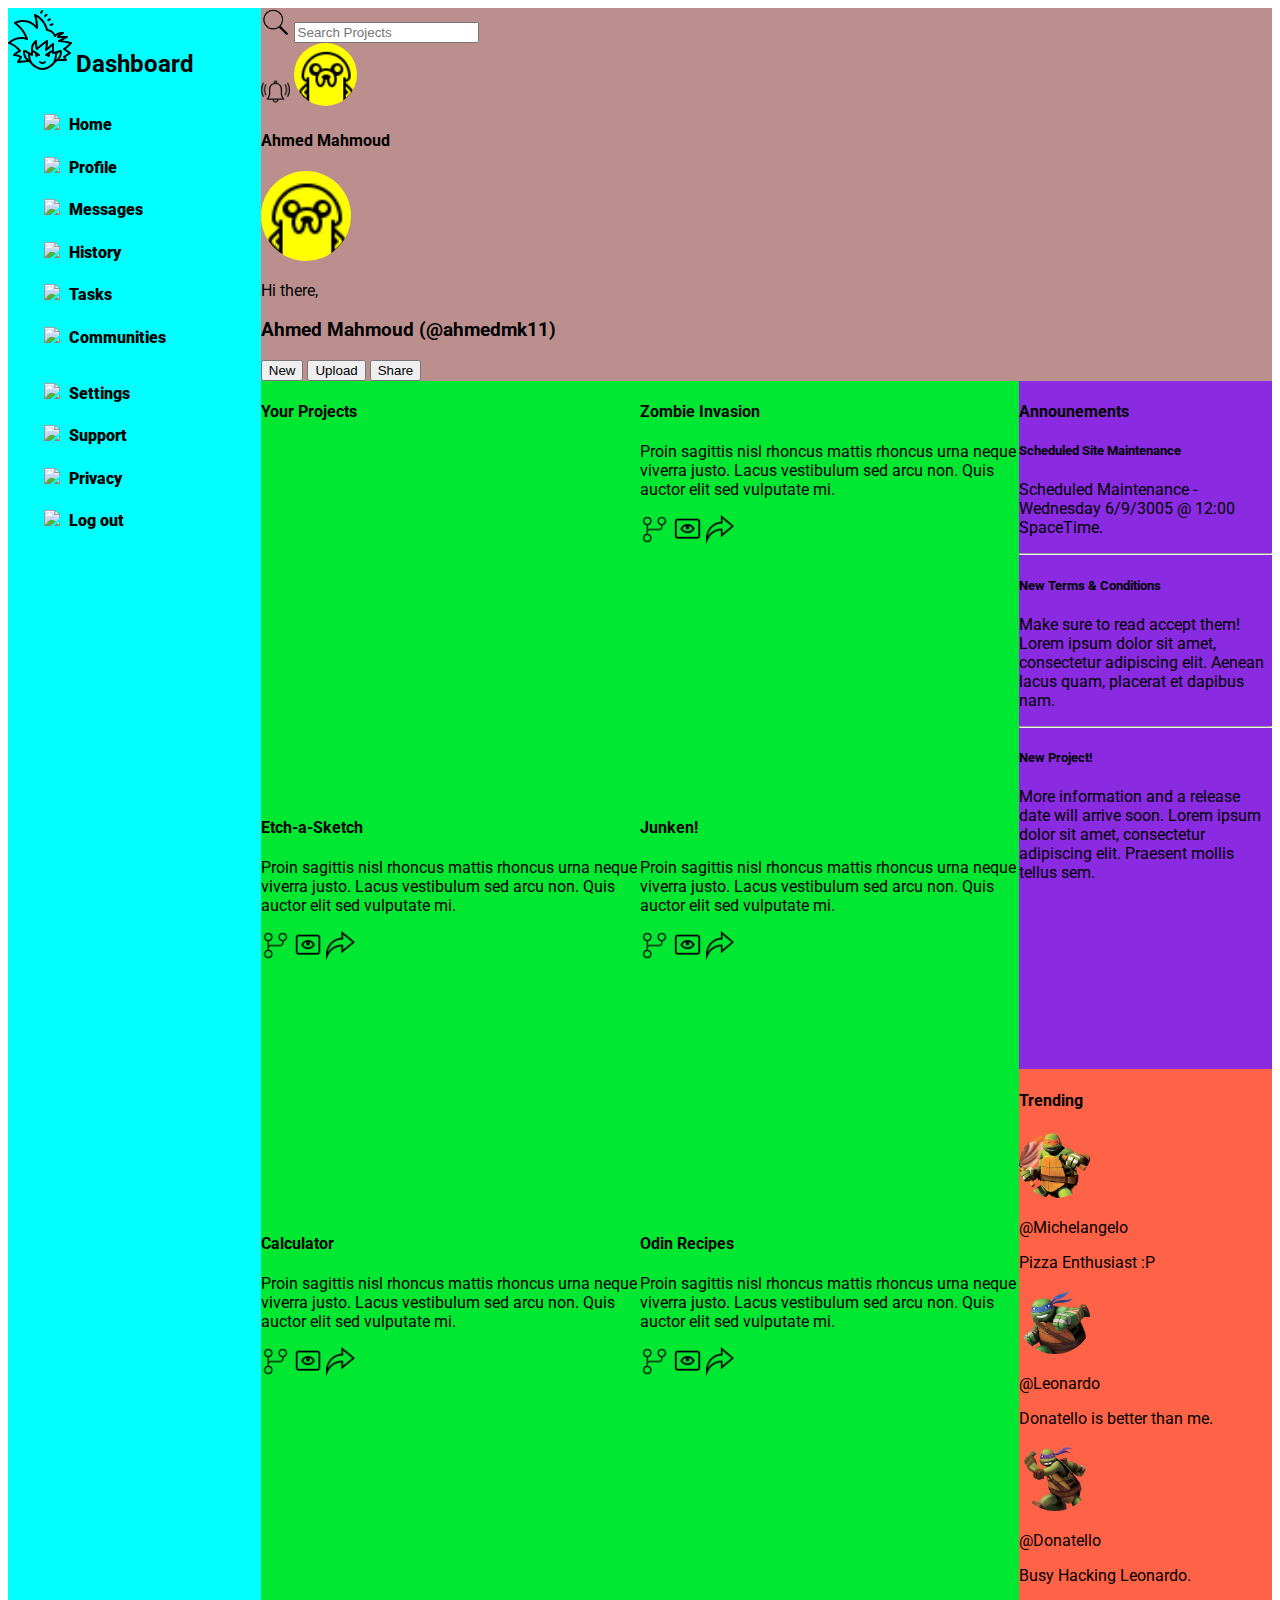
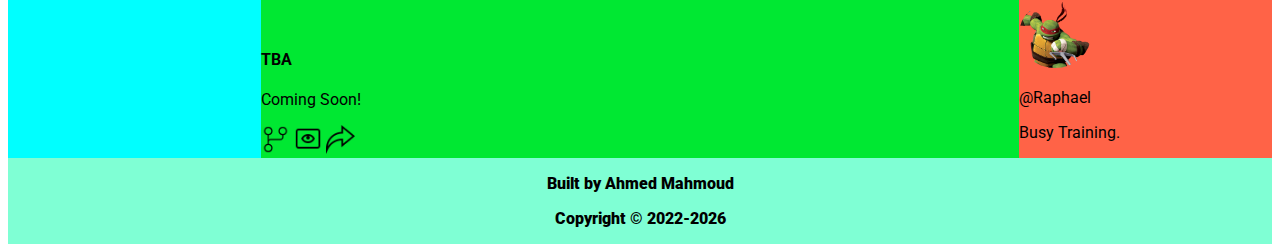
==== index.html @ 6d5f13f9 "added all content, finished styling sidebar, added all icons" ====
<!DOCTYPE html>
<html lang="en">
    <head>
        <meta charset="UTF-8" />
        <meta name="viewport" content="width=device-width, initial-scale=1.0" />
        <link rel="stylesheet" href="styles/style.css" />
        <title>Dashboard</title>
    
    </head>

    <body>

        <header>

            <div class="search-container">
                <img class="all-icons" src="images/srch.png" alt="Search Icon">
                <input type="search" name="q" class="search-bar" placeholder="Search Projects">
            </div>

            <div class="info">
                <img class="all-icons" src="images/alrm.png" alt="Alarm Icon">
                <img class="avi" src="images/myavi.png" alt="Avi">
                <h4>Ahmed Mahmoud</h4>
            </div>

            <div class="account-info">
                <img class="bigger-avi" src="images/myavi.png" alt="Avi">
                <p>Hi there,</p>
                <h3>Ahmed Mahmoud (@ahmedmk11)</h3>
            </div>

            <div class="btn-container">
                <button class="btn-item">New</button>
                <button class="btn-item">Upload</button>
                <button class="btn-item">Share</button>
            </div>


        </header>


        <div class="sidebar-container">
            
            <div class="sidebar-item1">
                <span>
                    <svg xmlns="http://www.w3.org/2000/svg" x="0px" y="0px" width="64" height="64" viewBox="0 0 64 64" style=" fill:#000000;"><path d="M 34.181641 2.0390625 A 1.0001 1.0001 0 0 0 33.361328 2.4824219 L 32.226562 4.1289062 A 1.0001 1.0001 0 1 0 33.873047 5.2636719 L 35.007812 3.6171875 A 1.0001 1.0001 0 0 0 34.181641 2.0390625 z M 38.492188 5.7167969 A 1.0001 1.0001 0 0 0 37.796875 6.0019531 L 36.345703 7.3789062 A 1.0002374 1.0002374 0 0 0 37.722656 8.8300781 L 39.173828 7.453125 A 1.0001 1.0001 0 0 0 38.492188 5.7167969 z M 27.023438 6 A 1.0001 1.0001 0 0 0 26.072266 7.3710938 C 26.072266 7.3710938 27.479128 11.190316 27.849609 17.347656 C 25.601612 15.15004 21.478183 12 15.5 12 C 9.7575758 12 6.4453125 14.167969 6.4453125 14.167969 A 1.0001 1.0001 0 0 0 6.4042969 15.802734 C 11.3868 19.493117 15.066962 23.784191 17.300781 29.498047 C 15.782176 29.146723 14.330626 29 13 29 C 7.8419301 29 3.4655708 31.121422 0.29296875 34.292969 A 1.0001 1.0001 0 0 0 0.75390625 35.96875 C 5.8175947 37.258842 9.2929859 41.370297 10.339844 42.669922 C 7.0094436 44.204702 5.2050781 46.394531 5.2050781 46.394531 A 1.0001 1.0001 0 0 0 6 48 C 8.8179436 48 10.679101 48.907265 11.589844 49.408203 L 9.1425781 53.486328 A 1.0001 1.0001 0 0 0 10.089844 54.996094 L 20.603516 54.041016 C 21.111811 54.42926 21.666047 54.80733 22.265625 55.158203 C 22.994703 56.398227 24.47476 57.895373 26.509766 59.273438 C 28.688641 60.748927 31.478674 62 34.5 62 C 37.539287 62 40.331178 60.749661 42.505859 59.273438 C 44.537169 57.894537 46.010413 56.394844 46.736328 55.158203 C 47.891142 54.482248 48.834209 53.710863 49.65625 53 L 58 53 A 1.0001 1.0001 0 0 0 58.832031 51.445312 L 57.386719 49.277344 L 62.554688 45.832031 A 1.0001 1.0001 0 0 0 62.554688 44.167969 L 57.779297 40.984375 C 61.931197 38.194794 63.832031 35.554688 63.832031 35.554688 A 1.0001 1.0001 0 0 0 63.275391 34.039062 C 63.275391 34.039062 58.824014 32.956171 54.380859 32.423828 C 56.14093 31.599563 57.984397 30.823383 59.533203 29.845703 A 1.0001 1.0001 0 0 0 59 28 L 52.080078 28 C 52.254536 27.818859 52.26638 27.708219 52.472656 27.533203 C 53.284653 26.844263 54.311646 26.228474 55.267578 25.962891 A 1.0001 1.0001 0 0 0 55 24 C 52.416933 24 50.670057 24.320956 49.322266 24.931641 C 48.493508 25.307151 47.866555 25.797498 47.294922 26.318359 C 47.250532 26.242589 47.250282 26.20174 47.201172 26.121094 C 46.79449 25.453279 46.230014 24.676769 45.496094 23.925781 C 44.194893 22.59432 42.23574 21.476334 39.853516 21.205078 C 39.777108 20.894392 39.675459 20.509612 39.513672 20.009766 C 39.156776 18.907126 38.570324 17.394784 37.654297 15.730469 C 35.822242 12.401838 32.653744 8.4475049 27.410156 6.0878906 A 1.0001 1.0001 0 0 0 27.023438 6 z M 28.628906 9.078125 C 32.145795 11.222116 34.480767 14.116022 35.900391 16.695312 C 36.743488 18.227123 37.287568 19.626687 37.611328 20.626953 C 37.773208 21.127086 37.880678 21.527372 37.943359 21.791016 C 37.974279 21.921088 37.994706 22.018198 38.003906 22.068359 C 38.00403 22.069034 38.003786 22.071566 38.003906 22.072266 A 1.0001 1.0001 0 0 0 38.3125 22.726562 C 38.312722 22.726772 38.783451 22.850237 39.033203 22.916016 L 39 23 C 41.166667 23 42.846747 24.076195 44.066406 25.324219 C 44.676236 25.948231 45.158635 26.609221 45.494141 27.160156 C 45.829646 27.711091 46.023864 28.220455 46.029297 28.242188 A 1.0001 1.0001 0 0 0 47.732422 28.679688 C 48.532077 27.818672 49.153479 27.204722 50.148438 26.753906 C 50.295791 26.687136 50.540398 26.651548 50.708984 26.591797 C 50.028338 27.254264 49.356728 27.917467 49.072266 28.628906 A 1.0001 1.0001 0 0 0 50 30 L 54.771484 30 C 53.404205 30.684218 52.192655 31.41887 50.615234 32.076172 A 1.0001 1.0001 0 0 0 51 34 C 54.836697 34 59.29767 35.101581 61.175781 35.589844 C 60.286012 36.623573 58.756314 38.180587 55.486328 40.142578 A 1.0001 1.0001 0 0 0 55.445312 41.832031 L 60.197266 45 L 55.445312 48.167969 A 1.0001 1.0001 0 0 0 55.167969 49.554688 L 56.130859 51 L 51.640625 51 C 53.228107 48.948861 53.971468 46.453342 53.982422 43.945312 C 54.016722 43.5422 53.934942 43.259902 53.802734 42.974609 C 53.66494 42.677251 53.519752 42.316608 52.921875 42.111328 C 52.545599 41.982816 52.223934 41.981289 51.894531 42.015625 C 51.565129 42.049955 51.242582 42.112785 50.882812 42.349609 L 50.914062 42.328125 L 50.535156 42.558594 C 48.961583 43.257054 47.791702 43.701351 46 43.849609 L 46 42.763672 A 1.0001 1.0001 0 0 0 46 42.474609 L 46 36 A 1.0001 1.0001 0 0 0 44.292969 35.292969 C 44.292969 35.292969 41.896808 37.541481 39.509766 39.490234 C 39.754163 37.934354 40 35.853726 40 33 A 1.0001 1.0001 0 0 0 38.470703 32.152344 C 34.398409 34.697528 31.021548 37.778989 29.564453 39.142578 C 29.051435 37.223379 29 35.038794 29 33 A 1.0001 1.0001 0 0 0 27.970703 32 A 1.0001 1.0001 0 0 0 27.400391 32.199219 C 27.400391 32.199219 23 35.466667 23 41 L 23 42.460938 A 1.0001 1.0001 0 0 0 23 42.769531 L 23 45.261719 L 20.994141 44.095703 A 1.0001 1.0001 0 0 0 20.976562 44.083984 A 1.0001 1.0001 0 0 0 20.925781 44.050781 L 18.115234 42.347656 C 17.755467 42.110831 17.434871 42.049958 17.105469 42.015625 C 16.776066 41.981295 16.454401 41.982818 16.078125 42.111328 A 1.0001 1.0001 0 0 0 16.074219 42.111328 C 15.475779 42.317687 15.334701 42.676074 15.197266 42.972656 C 15.065169 43.257718 14.982331 43.538667 15.015625 43.941406 C 15.028426 46.977398 16.104863 49.998521 18.470703 52.226562 L 11.871094 52.826172 L 13.857422 49.513672 A 1.0001 1.0001 0 0 0 13.554688 48.167969 C 13.554688 48.167969 11.340451 46.770555 8.1777344 46.244141 C 9.0943354 45.491227 10.469427 44.582898 12.324219 43.945312 A 1.0001 1.0001 0 0 0 12.810547 42.414062 C 12.810547 42.414062 8.796177 37.028448 2.8691406 34.736328 C 5.569571 32.478457 8.9652022 31 13 31 C 14.920014 31 16.61407 31.02488 18.589844 31.912109 A 1.0001 1.0001 0 0 0 19.953125 30.699219 C 17.880347 24.116219 13.939766 19.291096 8.8457031 15.240234 C 10.011976 14.697836 11.938208 14 15.5 14 C 23.45098 14 28.185547 20.582031 28.185547 20.582031 A 1.0001 1.0001 0 0 0 30 20 C 30 14.593733 29.242601 11.237702 28.628906 9.078125 z M 41.951172 10.181641 A 1.0001 1.0001 0 0 0 41.414062 10.34375 L 39.720703 11.412109 A 1.000281 1.000281 0 1 0 40.789062 13.103516 L 42.480469 12.035156 A 1.0001 1.0001 0 0 0 41.951172 10.181641 z M 44.503906 15.222656 A 1.0001 1.0001 0 0 0 44.142578 15.292969 L 42.275391 16.011719 A 1.0003735 1.0003735 0 0 0 42.994141 17.878906 L 44.861328 17.160156 A 1.0001 1.0001 0 0 0 44.503906 15.222656 z M 37.847656 35.115234 C 37.63226 39.222203 37.050781 41.683594 37.050781 41.683594 A 1.0001 1.0001 0 0 0 38.554688 42.832031 C 40.591552 41.474121 42.564342 39.687602 44 38.330078 L 44 42.033203 C 42.31592 42.939221 39.715773 44.578646 37.425781 46.181641 A 1.0001 1.0001 0 1 0 38.574219 47.818359 C 38.726715 47.711612 38.892585 47.603705 39.048828 47.496094 A 1.5 2 0 0 0 40.5 49 A 1.5 2 0 0 0 42 47 A 1.5 2 0 0 0 41.673828 45.757812 C 42.509496 45.224628 43.31144 44.727765 44 44.324219 L 44 45 A 1.0001 1.0001 0 0 0 45 46 C 45.756945 46 46.41057 45.944481 47.013672 45.857422 C 47.011602 45.90461 47 45.953789 47 46 C 47 47.073631 46.90182 50.890664 45.134766 53.935547 A 1.0001 1.0001 0 0 0 45.111328 53.978516 C 44.772906 54.63404 43.328131 56.296659 41.382812 57.617188 C 39.437494 58.937714 36.980713 60 34.5 60 C 32.041326 60 29.581984 58.938448 27.630859 57.617188 C 25.679735 56.295927 24.224601 54.629211 23.888672 53.978516 L 23.886719 53.978516 A 1.0001 1.0001 0 0 0 23.865234 53.935547 C 22.452004 51.500363 22.116968 48.638259 22.035156 47.013672 L 23.498047 47.865234 A 1.0001 1.0001 0 0 0 25 47 L 25 44.324219 C 25.687937 44.7274 26.48937 45.223231 27.324219 45.755859 A 1.5 2 0 0 0 27 47 A 1.5 2 0 0 0 28.5 49 A 1.5 2 0 0 0 29.951172 47.496094 C 30.107415 47.603705 30.273285 47.711612 30.425781 47.818359 A 1.0001 1.0001 0 1 0 31.574219 46.181641 C 29.284227 44.578646 26.68408 42.939221 25 42.033203 L 25 41 C 25 38.499497 26.02238 36.732777 27.015625 35.494141 C 27.018825 37.432991 27.130957 39.498243 28.105469 41.447266 A 1.0001 1.0001 0 0 0 29.697266 41.716797 C 29.697266 41.716797 33.673941 38.054224 37.847656 35.115234 z M 17.035156 44.105469 L 19.826172 45.728516 C 19.92375 45.820519 19.997895 45.891723 20 45.884766 C 19.99987 45.899555 20 45.915281 20 46 C 20 46.79025 20.06263 49.026674 20.753906 51.509766 C 20.540987 51.32707 20.254097 51.15957 20.054688 50.984375 C 18.005598 49.185196 17.085825 46.7152 17.035156 44.105469 z M 51.960938 44.119141 C 51.90771 46.723507 50.989537 49.188834 48.943359 50.986328 C 48.744642 51.160891 48.458326 51.32766 48.246094 51.509766 C 48.937376 49.026674 49 46.79025 49 46 C 49 45.915281 49.00011 45.899584 49 45.884766 C 49.002163 45.8922 49.080265 45.815266 49.1875 45.714844 L 51.351562 44.402344 C 51.550822 44.309044 51.752296 44.215696 51.960938 44.119141 z M 37.037109 52.988281 A 1.0001 1.0001 0 0 0 36.199219 53.400391 C 36.199219 53.400391 36.1526 53.482411 35.882812 53.648438 C 35.613023 53.814462 35.184524 54 34.5 54 C 33.815476 54 33.386977 53.814462 33.117188 53.648438 C 32.847397 53.482413 32.800781 53.400391 32.800781 53.400391 A 1.0003905 1.0003905 0 1 0 31.199219 54.599609 C 31.199219 54.599609 31.527603 55.017589 32.070312 55.351562 C 32.613023 55.685538 33.434524 56 34.5 56 C 35.565476 56 36.386977 55.685538 36.929688 55.351562 C 37.472397 55.017587 37.800781 54.599609 37.800781 54.599609 A 1.0001 1.0001 0 0 0 37.037109 52.988281 z"></path></svg>
                    <h2>Dashboard</h2>
                </span>
            </div>
            
            <div class="sidebar-item2">

                <span><img class="icons" src="https://img.icons8.com/small/16/000000/vga.png"/><a href="#">Home</a></span>
                <span><img class="icons" src="https://img.icons8.com/small/16/000000/vga.png"/><a href="#">Profile</a></span>
                <span><img class="icons" src="https://img.icons8.com/small/16/000000/vga.png"/><a href="#">Messages</a></span>
                <span><img class="icons" src="https://img.icons8.com/small/16/000000/vga.png"/><a href="#">History</a></span>
                <span><img class="icons" src="https://img.icons8.com/small/16/000000/vga.png"/><a href="#">Tasks</a></span>
                <span><img class="icons" src="https://img.icons8.com/small/16/000000/vga.png"/><a href="#">Communities</a></span>
            
            </div>

            <div class="sidebar-item3">

                <span><img class="icons" src="https://img.icons8.com/small/16/000000/vga.png"/><a href="#">Settings</a></span>
                <span><img class="icons" src="https://img.icons8.com/small/16/000000/vga.png"/><a href="#">Support</a></span>
                <span><img class="icons" src="https://img.icons8.com/small/16/000000/vga.png"/><a href="#">Privacy</a></span>
                <span><img class="icons" src="https://img.icons8.com/small/16/000000/vga.png"/><a href="#">Log out</a></span>

            </div>

        </div>

        <div class="main-container">
            <div class="middle">
                <h4>Your Projects</h4>
                <div class="main-item">
                    <h4>Zombie Invasion</h4>
                    <p>Proin sagittis nisl rhoncus mattis rhoncus urna neque viverra justo. Lacus vestibulum sed arcu non. Quis auctor elit sed vulputate mi.</p>
                    <img class="all-icons" src="images/fork.png" alt="Fork Repo Button">
                    <img class="all-icons" src="images/prev.png" alt="Preview File">
                    <img class="all-icons" src="images/share.png" alt="Share Button">
                </div>
                <div class="main-item">
                    <h4>Etch-a-Sketch</h4>
                    <p>Proin sagittis nisl rhoncus mattis rhoncus urna neque viverra justo. Lacus vestibulum sed arcu non. Quis auctor elit sed vulputate mi.</p>
                    <img class="all-icons" src="images/fork.png" alt="Fork Repo Button">
                    <img class="all-icons" src="images/prev.png" alt="Preview File">
                    <img class="all-icons" src="images/share.png" alt="Share Button">
                </div>
                <div class="main-item">
                    <h4>Junken!</h4>
                    <p>Proin sagittis nisl rhoncus mattis rhoncus urna neque viverra justo. Lacus vestibulum sed arcu non. Quis auctor elit sed vulputate mi.</p>
                    <img class="all-icons" src="images/fork.png" alt="Fork Repo Button">
                    <img class="all-icons" src="images/prev.png" alt="Preview File">
                    <img class="all-icons" src="images/share.png" alt="Share Button">
                </div>
                <div class="main-item">
                    <h4>Calculator</h4>
                    <p>Proin sagittis nisl rhoncus mattis rhoncus urna neque viverra justo. Lacus vestibulum sed arcu non. Quis auctor elit sed vulputate mi.</p>
                    <img class="all-icons" src="images/fork.png" alt="Fork Repo Button">
                    <img class="all-icons" src="images/prev.png" alt="Preview File">
                    <img class="all-icons" src="images/share.png" alt="Share Button">
                </div>
                <div class="main-item">
                    <h4>Odin Recipes</h4>
                    <p>Proin sagittis nisl rhoncus mattis rhoncus urna neque viverra justo. Lacus vestibulum sed arcu non. Quis auctor elit sed vulputate mi.</p>
                    <img class="all-icons" src="images/fork.png" alt="Fork Repo Button">
                    <img class="all-icons" src="images/prev.png" alt="Preview File">
                    <img class="all-icons" src="images/share.png" alt="Share Button">
                </div>
                <div class="main-item">
                    <h4>TBA</h4>
                    <p>Coming Soon!</p>
                    <img class="all-icons" src="images/fork.png" alt="Fork Repo Button">
                    <img class="all-icons" src="images/prev.png" alt="Preview File">
                    <img class="all-icons" src="images/share.png" alt="Share Button">
                </div>

            </div>

            <div class="announcement-item">
                <h4>Announements</h4>
                <div class="ann-1">
                    <h5>Scheduled Site Maintenance</h4>
                    <p>Scheduled Maintenance - Wednesday 6/9/3005 @ 12:00 SpaceTime.</p>
                </div>
                <hr>
                <div class="ann-2">
                    <h5>New Terms & Conditions</h4>
                    <p>Make sure to read accept them! Lorem ipsum dolor sit amet, consectetur adipiscing elit. Aenean lacus quam, placerat et dapibus nam.</p>
                </div>
                <hr>
                <div class="ann-3">
                    <h5>New Project!</h4>
                    <p>More information and a release date will arrive soon. Lorem ipsum dolor sit amet, consectetur adipiscing elit. Praesent mollis tellus sem.</p>
                </div>

            </div>

            <div class="trending-item">
                <h4>Trending</h4>
                <div class="trending-item1">
                    <img class="avis" src="images/mike.png" alt="Michelangelo">
                    <p class="bolder">@Michelangelo</p>
                    <p>Pizza Enthusiast :P</p>
                </div>

                <div class="trending-item2">
                    <img class="avis" src="images/Leo.png" alt="Leonardo">
                    <p class="bolder">@Leonardo</p>
                    <p>Donatello is better than me.</p>
                </div>

                <div class="trending-item3">
                    <img class="avis" src="images/don.png" alt="Donatello">
                    <p class="bolder">@Donatello</p>
                    <p>Busy Hacking Leonardo.</p>
                </div>

                <div class="trending-item4">
                    <img class="avis" src="images/raph.png" alt="Raphael">
                    <p class="bolder">@Raphael</p>
                    <p>Busy Training.</p>
                </div>

            </div>


        </div>

        
        <footer>
            <p><strong>Built by </strong><a href="https://github.com/Ahmedmk11" target="_blank"> Ahmed Mahmoud</a></p>
            <p>Copyright © <span id="starting-year">2022</span><span id="current-year"></span></p>
        </footer>

        <script>
        
            let currentYear = new Date().getFullYear(); 
            let startYr = document.getElementById("starting-year").textContent;
            if(startYr != currentYear){
                document.getElementById("current-year").textContent = `-${currentYear}`;
            }
    
        </script>

    </body>

</html>

<!-- <a href="https://www.flaticon.com/free-icons/git" title="git icons">Git icons created by Royyan Wijaya - Flaticon</a> -->
<!-- <a href="https://www.flaticon.com/free-icons/arrow" title="arrow icons">Arrow icons created by Freepik - Flaticon</a> -->
---- styles/style.css ----
@import url('https://fonts.googleapis.com/css2?family=Roboto:wght@400;900&display=swap');

html,body {
    height: 100%;
    font-family: 'Roboto', sans-serif;
}

h2 {
    display: inline;
}

body {
    display: grid;
    grid-template-columns: 1fr 4fr;
    grid-template-rows: 1fr 1fr 1fr;
    grid-template-areas:
    
    "Sidebar Header"
    "Sidebar Main"
    "Footer Footer";
}

a {
    text-decoration: none;
    color: black;
}

header {
    background-color: rosybrown;
    grid-area: Header;
}

footer {
    background-color: aquamarine;
    grid-area: Footer;
    text-align: center;
    font-weight: 900;
    margin-bottom: 0%;
}

.main-container {
    background-color: burlywood;
    grid-area: Main;
    display: grid;
    grid-template-columns: 3fr 1fr;
    grid-template-rows: 1fr 1fr;
    grid-template-areas:

    "Middle Ann"
    "Middle Trend";

}

.middle {
    background-color: #00e832;
    grid-area: Middle;
    display: grid;
    grid-template-columns: 1fr 1fr;
    grid-template-rows: 1fr 1fr 1fr;
}

.announcement-item {
    background-color: blueviolet;
    grid-area: Ann;
}

.trending-item {
    background-color: tomato;
    grid-area: Trend;
}

.sidebar-container {
    background-color: cyan;
    grid-area: Sidebar;
    display: flex;
    flex-direction: column;
    gap: 4vmin;
    font-weight:900;
}

.sidebar-item2 {
    display: flex;
    flex-direction: column;
    gap: 2.5vmin;
    margin-left: 4vmin;
}

.sidebar-item3 {
    display: flex;
    flex-direction: column;
    gap: 2.5vmin;
    margin-left: 4vmin;
}

.icons {
    margin-right: 1vmin;
    width: 2.3vmin;
}

.all-icons {
    width: 3.2vmin;
}

.avis {
    width: 8vmin;
    border-radius: 50%;
    -webkit-border-radius: 50%;
    -moz-border-radius: 50%;
    -ms-border-radius: 50%;
    -o-border-radius: 50%;
}

.avi {
    width: 7vmin;
    height: auto;
    background-color: yellow;
    border-radius: 50%;
    -webkit-border-radius: 50%;
    -moz-border-radius: 50%;
    -ms-border-radius: 50%;
    -o-border-radius: 50%;
}

.bigger-avi {
    width: 10vmin;
    height: auto;
    background-color: yellow;
    border-radius: 50%;
    -webkit-border-radius: 50%;
    -moz-border-radius: 50%;
    -ms-border-radius: 50%;
    -o-border-radius: 50%;
}
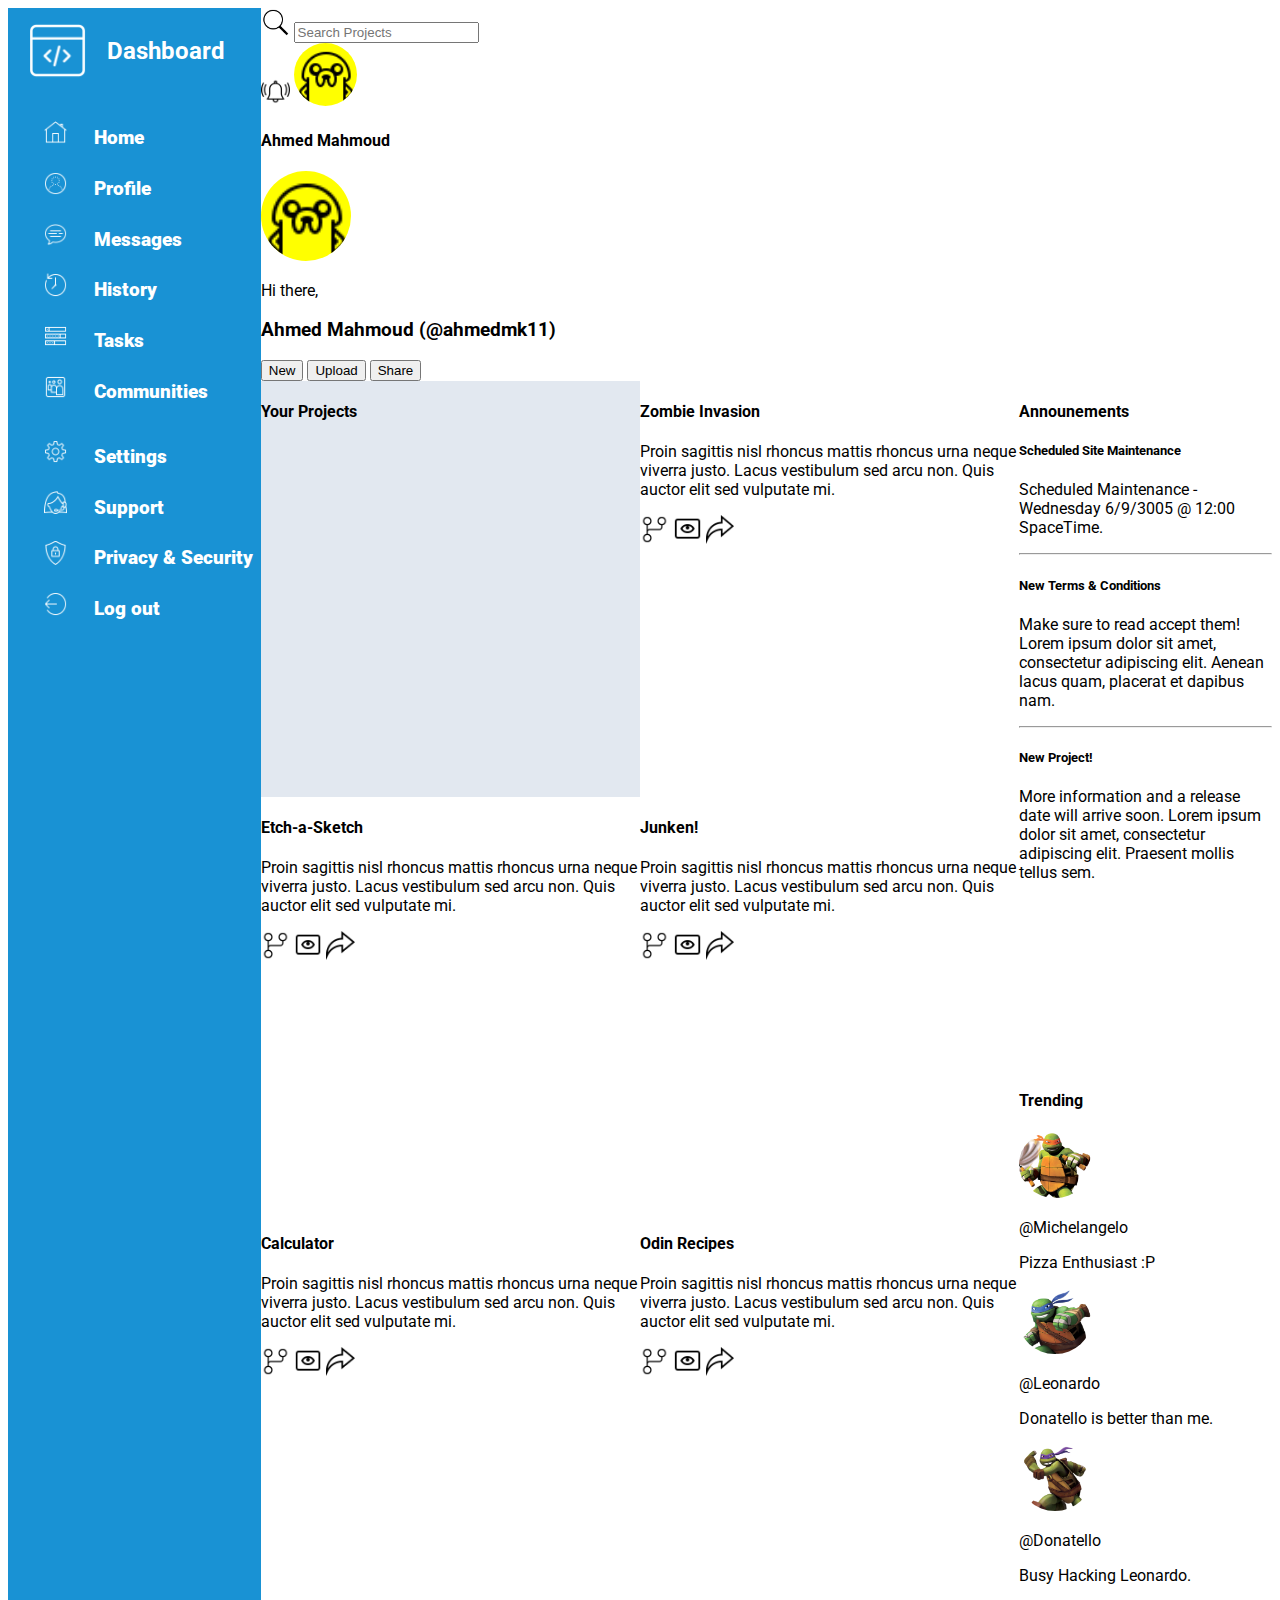
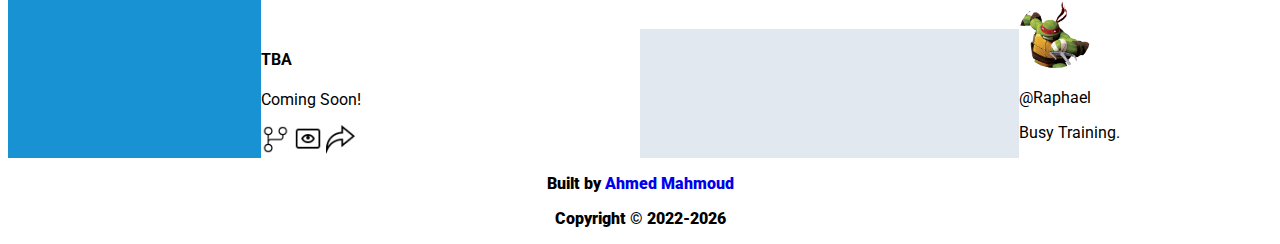
==== commit 1e9b18b3: "Updated icons, changed background colors" ====
--- a/index.html
+++ b/index.html
@@ -42,29 +42,29 @@
         <div class="sidebar-container">
             
             <div class="sidebar-item1">
-                <span>
-                    <svg xmlns="http://www.w3.org/2000/svg" x="0px" y="0px" width="64" height="64" viewBox="0 0 64 64" style=" fill:#000000;"><path d="M 34.181641 2.0390625 A 1.0001 1.0001 0 0 0 33.361328 2.4824219 L 32.226562 4.1289062 A 1.0001 1.0001 0 1 0 33.873047 5.2636719 L 35.007812 3.6171875 A 1.0001 1.0001 0 0 0 34.181641 2.0390625 z M 38.492188 5.7167969 A 1.0001 1.0001 0 0 0 37.796875 6.0019531 L 36.345703 7.3789062 A 1.0002374 1.0002374 0 0 0 37.722656 8.8300781 L 39.173828 7.453125 A 1.0001 1.0001 0 0 0 38.492188 5.7167969 z M 27.023438 6 A 1.0001 1.0001 0 0 0 26.072266 7.3710938 C 26.072266 7.3710938 27.479128 11.190316 27.849609 17.347656 C 25.601612 15.15004 21.478183 12 15.5 12 C 9.7575758 12 6.4453125 14.167969 6.4453125 14.167969 A 1.0001 1.0001 0 0 0 6.4042969 15.802734 C 11.3868 19.493117 15.066962 23.784191 17.300781 29.498047 C 15.782176 29.146723 14.330626 29 13 29 C 7.8419301 29 3.4655708 31.121422 0.29296875 34.292969 A 1.0001 1.0001 0 0 0 0.75390625 35.96875 C 5.8175947 37.258842 9.2929859 41.370297 10.339844 42.669922 C 7.0094436 44.204702 5.2050781 46.394531 5.2050781 46.394531 A 1.0001 1.0001 0 0 0 6 48 C 8.8179436 48 10.679101 48.907265 11.589844 49.408203 L 9.1425781 53.486328 A 1.0001 1.0001 0 0 0 10.089844 54.996094 L 20.603516 54.041016 C 21.111811 54.42926 21.666047 54.80733 22.265625 55.158203 C 22.994703 56.398227 24.47476 57.895373 26.509766 59.273438 C 28.688641 60.748927 31.478674 62 34.5 62 C 37.539287 62 40.331178 60.749661 42.505859 59.273438 C 44.537169 57.894537 46.010413 56.394844 46.736328 55.158203 C 47.891142 54.482248 48.834209 53.710863 49.65625 53 L 58 53 A 1.0001 1.0001 0 0 0 58.832031 51.445312 L 57.386719 49.277344 L 62.554688 45.832031 A 1.0001 1.0001 0 0 0 62.554688 44.167969 L 57.779297 40.984375 C 61.931197 38.194794 63.832031 35.554688 63.832031 35.554688 A 1.0001 1.0001 0 0 0 63.275391 34.039062 C 63.275391 34.039062 58.824014 32.956171 54.380859 32.423828 C 56.14093 31.599563 57.984397 30.823383 59.533203 29.845703 A 1.0001 1.0001 0 0 0 59 28 L 52.080078 28 C 52.254536 27.818859 52.26638 27.708219 52.472656 27.533203 C 53.284653 26.844263 54.311646 26.228474 55.267578 25.962891 A 1.0001 1.0001 0 0 0 55 24 C 52.416933 24 50.670057 24.320956 49.322266 24.931641 C 48.493508 25.307151 47.866555 25.797498 47.294922 26.318359 C 47.250532 26.242589 47.250282 26.20174 47.201172 26.121094 C 46.79449 25.453279 46.230014 24.676769 45.496094 23.925781 C 44.194893 22.59432 42.23574 21.476334 39.853516 21.205078 C 39.777108 20.894392 39.675459 20.509612 39.513672 20.009766 C 39.156776 18.907126 38.570324 17.394784 37.654297 15.730469 C 35.822242 12.401838 32.653744 8.4475049 27.410156 6.0878906 A 1.0001 1.0001 0 0 0 27.023438 6 z M 28.628906 9.078125 C 32.145795 11.222116 34.480767 14.116022 35.900391 16.695312 C 36.743488 18.227123 37.287568 19.626687 37.611328 20.626953 C 37.773208 21.127086 37.880678 21.527372 37.943359 21.791016 C 37.974279 21.921088 37.994706 22.018198 38.003906 22.068359 C 38.00403 22.069034 38.003786 22.071566 38.003906 22.072266 A 1.0001 1.0001 0 0 0 38.3125 22.726562 C 38.312722 22.726772 38.783451 22.850237 39.033203 22.916016 L 39 23 C 41.166667 23 42.846747 24.076195 44.066406 25.324219 C 44.676236 25.948231 45.158635 26.609221 45.494141 27.160156 C 45.829646 27.711091 46.023864 28.220455 46.029297 28.242188 A 1.0001 1.0001 0 0 0 47.732422 28.679688 C 48.532077 27.818672 49.153479 27.204722 50.148438 26.753906 C 50.295791 26.687136 50.540398 26.651548 50.708984 26.591797 C 50.028338 27.254264 49.356728 27.917467 49.072266 28.628906 A 1.0001 1.0001 0 0 0 50 30 L 54.771484 30 C 53.404205 30.684218 52.192655 31.41887 50.615234 32.076172 A 1.0001 1.0001 0 0 0 51 34 C 54.836697 34 59.29767 35.101581 61.175781 35.589844 C 60.286012 36.623573 58.756314 38.180587 55.486328 40.142578 A 1.0001 1.0001 0 0 0 55.445312 41.832031 L 60.197266 45 L 55.445312 48.167969 A 1.0001 1.0001 0 0 0 55.167969 49.554688 L 56.130859 51 L 51.640625 51 C 53.228107 48.948861 53.971468 46.453342 53.982422 43.945312 C 54.016722 43.5422 53.934942 43.259902 53.802734 42.974609 C 53.66494 42.677251 53.519752 42.316608 52.921875 42.111328 C 52.545599 41.982816 52.223934 41.981289 51.894531 42.015625 C 51.565129 42.049955 51.242582 42.112785 50.882812 42.349609 L 50.914062 42.328125 L 50.535156 42.558594 C 48.961583 43.257054 47.791702 43.701351 46 43.849609 L 46 42.763672 A 1.0001 1.0001 0 0 0 46 42.474609 L 46 36 A 1.0001 1.0001 0 0 0 44.292969 35.292969 C 44.292969 35.292969 41.896808 37.541481 39.509766 39.490234 C 39.754163 37.934354 40 35.853726 40 33 A 1.0001 1.0001 0 0 0 38.470703 32.152344 C 34.398409 34.697528 31.021548 37.778989 29.564453 39.142578 C 29.051435 37.223379 29 35.038794 29 33 A 1.0001 1.0001 0 0 0 27.970703 32 A 1.0001 1.0001 0 0 0 27.400391 32.199219 C 27.400391 32.199219 23 35.466667 23 41 L 23 42.460938 A 1.0001 1.0001 0 0 0 23 42.769531 L 23 45.261719 L 20.994141 44.095703 A 1.0001 1.0001 0 0 0 20.976562 44.083984 A 1.0001 1.0001 0 0 0 20.925781 44.050781 L 18.115234 42.347656 C 17.755467 42.110831 17.434871 42.049958 17.105469 42.015625 C 16.776066 41.981295 16.454401 41.982818 16.078125 42.111328 A 1.0001 1.0001 0 0 0 16.074219 42.111328 C 15.475779 42.317687 15.334701 42.676074 15.197266 42.972656 C 15.065169 43.257718 14.982331 43.538667 15.015625 43.941406 C 15.028426 46.977398 16.104863 49.998521 18.470703 52.226562 L 11.871094 52.826172 L 13.857422 49.513672 A 1.0001 1.0001 0 0 0 13.554688 48.167969 C 13.554688 48.167969 11.340451 46.770555 8.1777344 46.244141 C 9.0943354 45.491227 10.469427 44.582898 12.324219 43.945312 A 1.0001 1.0001 0 0 0 12.810547 42.414062 C 12.810547 42.414062 8.796177 37.028448 2.8691406 34.736328 C 5.569571 32.478457 8.9652022 31 13 31 C 14.920014 31 16.61407 31.02488 18.589844 31.912109 A 1.0001 1.0001 0 0 0 19.953125 30.699219 C 17.880347 24.116219 13.939766 19.291096 8.8457031 15.240234 C 10.011976 14.697836 11.938208 14 15.5 14 C 23.45098 14 28.185547 20.582031 28.185547 20.582031 A 1.0001 1.0001 0 0 0 30 20 C 30 14.593733 29.242601 11.237702 28.628906 9.078125 z M 41.951172 10.181641 A 1.0001 1.0001 0 0 0 41.414062 10.34375 L 39.720703 11.412109 A 1.000281 1.000281 0 1 0 40.789062 13.103516 L 42.480469 12.035156 A 1.0001 1.0001 0 0 0 41.951172 10.181641 z M 44.503906 15.222656 A 1.0001 1.0001 0 0 0 44.142578 15.292969 L 42.275391 16.011719 A 1.0003735 1.0003735 0 0 0 42.994141 17.878906 L 44.861328 17.160156 A 1.0001 1.0001 0 0 0 44.503906 15.222656 z M 37.847656 35.115234 C 37.63226 39.222203 37.050781 41.683594 37.050781 41.683594 A 1.0001 1.0001 0 0 0 38.554688 42.832031 C 40.591552 41.474121 42.564342 39.687602 44 38.330078 L 44 42.033203 C 42.31592 42.939221 39.715773 44.578646 37.425781 46.181641 A 1.0001 1.0001 0 1 0 38.574219 47.818359 C 38.726715 47.711612 38.892585 47.603705 39.048828 47.496094 A 1.5 2 0 0 0 40.5 49 A 1.5 2 0 0 0 42 47 A 1.5 2 0 0 0 41.673828 45.757812 C 42.509496 45.224628 43.31144 44.727765 44 44.324219 L 44 45 A 1.0001 1.0001 0 0 0 45 46 C 45.756945 46 46.41057 45.944481 47.013672 45.857422 C 47.011602 45.90461 47 45.953789 47 46 C 47 47.073631 46.90182 50.890664 45.134766 53.935547 A 1.0001 1.0001 0 0 0 45.111328 53.978516 C 44.772906 54.63404 43.328131 56.296659 41.382812 57.617188 C 39.437494 58.937714 36.980713 60 34.5 60 C 32.041326 60 29.581984 58.938448 27.630859 57.617188 C 25.679735 56.295927 24.224601 54.629211 23.888672 53.978516 L 23.886719 53.978516 A 1.0001 1.0001 0 0 0 23.865234 53.935547 C 22.452004 51.500363 22.116968 48.638259 22.035156 47.013672 L 23.498047 47.865234 A 1.0001 1.0001 0 0 0 25 47 L 25 44.324219 C 25.687937 44.7274 26.48937 45.223231 27.324219 45.755859 A 1.5 2 0 0 0 27 47 A 1.5 2 0 0 0 28.5 49 A 1.5 2 0 0 0 29.951172 47.496094 C 30.107415 47.603705 30.273285 47.711612 30.425781 47.818359 A 1.0001 1.0001 0 1 0 31.574219 46.181641 C 29.284227 44.578646 26.68408 42.939221 25 42.033203 L 25 41 C 25 38.499497 26.02238 36.732777 27.015625 35.494141 C 27.018825 37.432991 27.130957 39.498243 28.105469 41.447266 A 1.0001 1.0001 0 0 0 29.697266 41.716797 C 29.697266 41.716797 33.673941 38.054224 37.847656 35.115234 z M 17.035156 44.105469 L 19.826172 45.728516 C 19.92375 45.820519 19.997895 45.891723 20 45.884766 C 19.99987 45.899555 20 45.915281 20 46 C 20 46.79025 20.06263 49.026674 20.753906 51.509766 C 20.540987 51.32707 20.254097 51.15957 20.054688 50.984375 C 18.005598 49.185196 17.085825 46.7152 17.035156 44.105469 z M 51.960938 44.119141 C 51.90771 46.723507 50.989537 49.188834 48.943359 50.986328 C 48.744642 51.160891 48.458326 51.32766 48.246094 51.509766 C 48.937376 49.026674 49 46.79025 49 46 C 49 45.915281 49.00011 45.899584 49 45.884766 C 49.002163 45.8922 49.080265 45.815266 49.1875 45.714844 L 51.351562 44.402344 C 51.550822 44.309044 51.752296 44.215696 51.960938 44.119141 z M 37.037109 52.988281 A 1.0001 1.0001 0 0 0 36.199219 53.400391 C 36.199219 53.400391 36.1526 53.482411 35.882812 53.648438 C 35.613023 53.814462 35.184524 54 34.5 54 C 33.815476 54 33.386977 53.814462 33.117188 53.648438 C 32.847397 53.482413 32.800781 53.400391 32.800781 53.400391 A 1.0003905 1.0003905 0 1 0 31.199219 54.599609 C 31.199219 54.599609 31.527603 55.017589 32.070312 55.351562 C 32.613023 55.685538 33.434524 56 34.5 56 C 35.565476 56 36.386977 55.685538 36.929688 55.351562 C 37.472397 55.017587 37.800781 54.599609 37.800781 54.599609 A 1.0001 1.0001 0 0 0 37.037109 52.988281 z"></path></svg>
+                <span class="icon-parent">
+                    <img class="main-icon" src="images/icon.png" alt="Icon">
                     <h2>Dashboard</h2>
                 </span>
             </div>
             
             <div class="sidebar-item2">
 
-                <span><img class="icons" src="https://img.icons8.com/small/16/000000/vga.png"/><a href="#">Home</a></span>
-                <span><img class="icons" src="https://img.icons8.com/small/16/000000/vga.png"/><a href="#">Profile</a></span>
-                <span><img class="icons" src="https://img.icons8.com/small/16/000000/vga.png"/><a href="#">Messages</a></span>
-                <span><img class="icons" src="https://img.icons8.com/small/16/000000/vga.png"/><a href="#">History</a></span>
-                <span><img class="icons" src="https://img.icons8.com/small/16/000000/vga.png"/><a href="#">Tasks</a></span>
-                <span><img class="icons" src="https://img.icons8.com/small/16/000000/vga.png"/><a href="#">Communities</a></span>
+                <span><img class="icons" src="images/home.png"/><a class="white" href="#">Home</a></span>
+                <span><img class="icons" src="images/profile.png"/><a class="white" href="#">Profile</a></span>
+                <span><img class="icons" src="images/msg.png"/><a class="white" href="#">Messages</a></span>
+                <span><img class="icons" src="images/hstry.png"/><a class="white" href="#">History</a></span>
+                <span><img class="icons" src="images/tasks.png"/><a class="white" href="#">Tasks</a></span>
+                <span><img class="icons" src="images/comm.png"/><a class="white" href="#">Communities</a></span>
             
             </div>
 
             <div class="sidebar-item3">
 
-                <span><img class="icons" src="https://img.icons8.com/small/16/000000/vga.png"/><a href="#">Settings</a></span>
-                <span><img class="icons" src="https://img.icons8.com/small/16/000000/vga.png"/><a href="#">Support</a></span>
-                <span><img class="icons" src="https://img.icons8.com/small/16/000000/vga.png"/><a href="#">Privacy</a></span>
-                <span><img class="icons" src="https://img.icons8.com/small/16/000000/vga.png"/><a href="#">Log out</a></span>
+                <span><img class="icons" src="images/settings.png"/><a class="white" href="#">Settings</a></span>
+                <span><img class="icons" src="images/spprt.png"/><a class="white" href="#">Support</a></span>
+                <span><img class="icons" src="images/prvcy.png"/><a class="white" href="#">Privacy & Security</a></span>
+                <span><img class="icons" src="images/logout.png"/><a class="white" href="#">Log out</a></span>
 
             </div>
 
--- a/styles/style.css
+++ b/styles/style.css
@@ -1,4 +1,4 @@
-@import url('https://fonts.googleapis.com/css2?family=Roboto:wght@400;900&display=swap');
+@import url('https://fonts.googleapis.com/css2?family=Roboto:wght@500&display=swap');
 
 html,body {
     height: 100%;
@@ -22,20 +22,24 @@
 
 a {
     text-decoration: none;
-    color: black;
 }
 
 header {
-    background-color: rosybrown;
+    background-color: #FFF;
     grid-area: Header;
 }
 
 footer {
-    background-color: aquamarine;
+    background-color: #FFF;
     grid-area: Footer;
     text-align: center;
     font-weight: 900;
     margin-bottom: 0%;
+}
+
+.white {
+    color: #FFF;
+    font-size: 1.2em;
 }
 
 .main-container {
@@ -52,7 +56,7 @@
 }
 
 .middle {
-    background-color: #00e832;
+    background-color: #e2e8f0;
     grid-area: Middle;
     display: grid;
     grid-template-columns: 1fr 1fr;
@@ -70,12 +74,17 @@
 }
 
 .sidebar-container {
-    background-color: cyan;
+    background-color:#1992d4;
     grid-area: Sidebar;
     display: flex;
     flex-direction: column;
     gap: 4vmin;
     font-weight:900;
+    color: #FFF;
+}
+
+.sidebar-item1 {
+    margin-top: 1vmin;
 }
 
 .sidebar-item2 {
@@ -83,22 +92,35 @@
     flex-direction: column;
     gap: 2.5vmin;
     margin-left: 4vmin;
+    color: #FFF;
 }
 
 .sidebar-item3 {
     display: flex;
+    color: #FFF;
     flex-direction: column;
     gap: 2.5vmin;
     margin-left: 4vmin;
 }
 
 .icons {
-    margin-right: 1vmin;
-    width: 2.3vmin;
+    margin-right: 3vmin;
+    width: 2.6vmin;
 }
 
 .all-icons {
     width: 3.2vmin;
+}
+
+.main-icon {
+    width: 7vmin;
+    margin-left: 2vmin;
+}
+
+.icon-parent {
+    display: flex;
+    align-items: center;
+    gap: 2vmin;
 }
 
 .avis {
@@ -130,4 +152,8 @@
     -moz-border-radius: 50%;
     -ms-border-radius: 50%;
     -o-border-radius: 50%;
+}
+
+.main-item, .announcement-item, .trending-item {
+    background-color: #FFF;
 }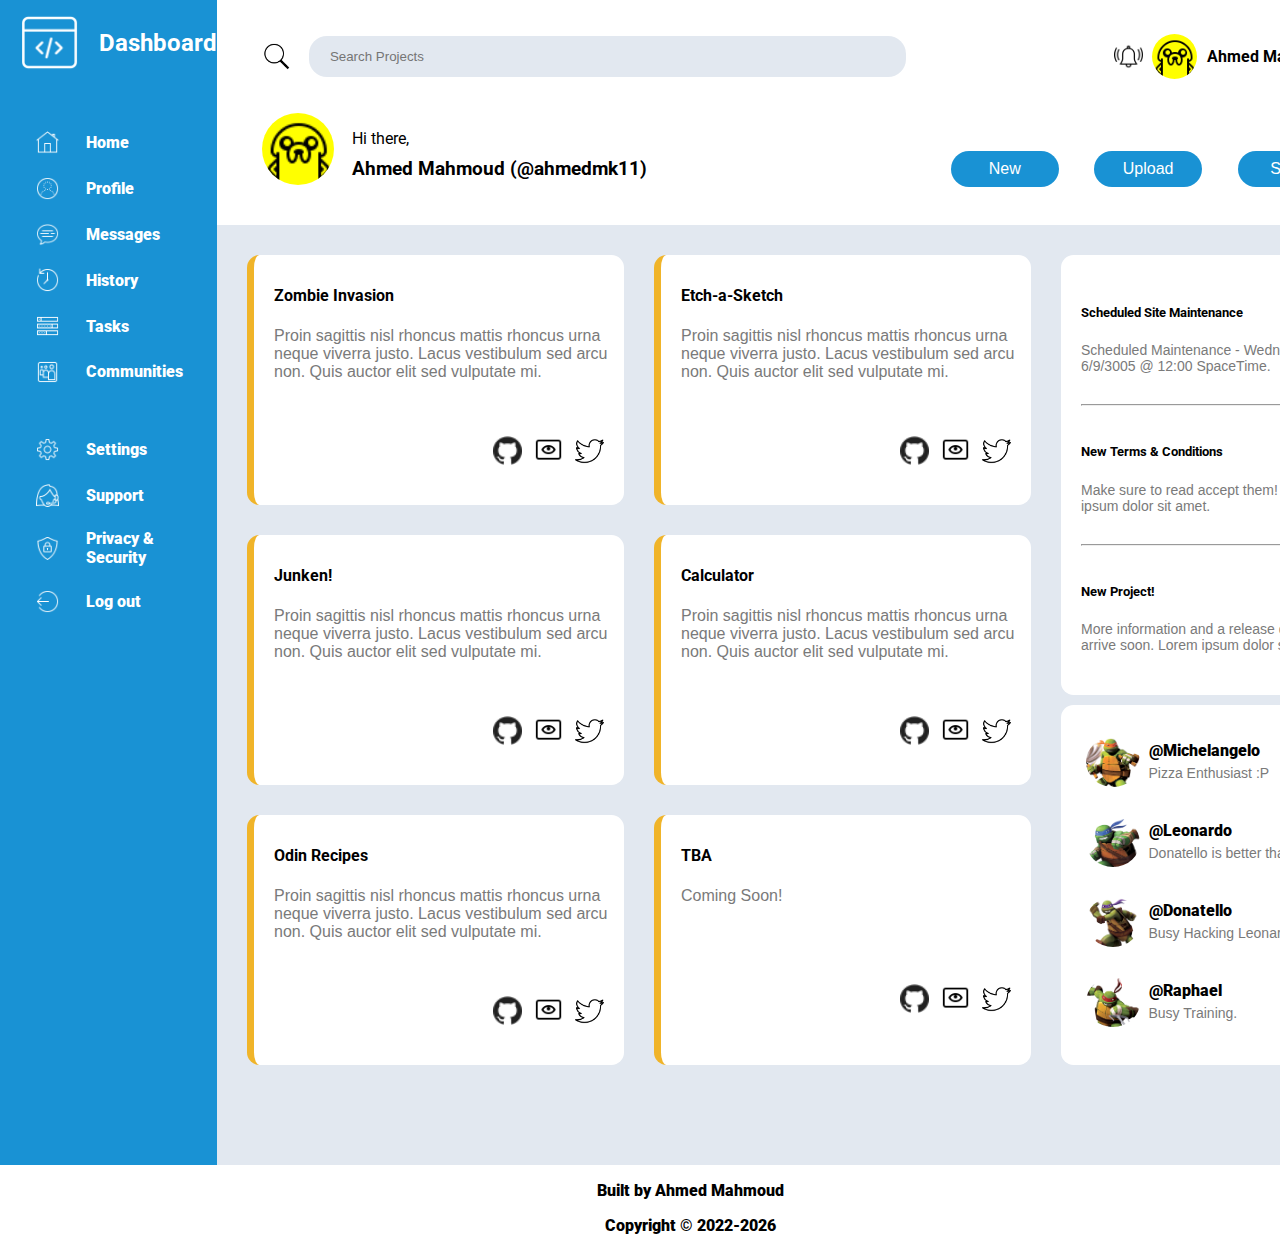
==== commit 0dffeded: "finished project" ====
--- a/index.html
+++ b/index.html
@@ -12,27 +12,27 @@
 
         <header>
 
-            <div class="search-container">
-                <img class="all-icons" src="images/srch.png" alt="Search Icon">
-                <input type="search" name="q" class="search-bar" placeholder="Search Projects">
+            <div class="search-container align">
+                <img class="all-icons srch-icon" src="images/srch.png" alt="Search Icon">
+                <input type="search" name="q" placeholder="   Search Projects">
             </div>
 
             <div class="info">
-                <img class="all-icons" src="images/alrm.png" alt="Alarm Icon">
+                <img class="all-icons alrm" src="images/alrm.png" alt="Alarm Icon">
                 <img class="avi" src="images/myavi.png" alt="Avi">
                 <h4>Ahmed Mahmoud</h4>
             </div>
 
             <div class="account-info">
                 <img class="bigger-avi" src="images/myavi.png" alt="Avi">
-                <p>Hi there,</p>
-                <h3>Ahmed Mahmoud (@ahmedmk11)</h3>
+                <p class="greeting">Hi there,</p>
+                <h3 class="greeting handle">Ahmed Mahmoud (@ahmedmk11)</h3>
             </div>
 
             <div class="btn-container">
-                <button class="btn-item">New</button>
-                <button class="btn-item">Upload</button>
-                <button class="btn-item">Share</button>
+                <button class="btn-item white">New</button>
+                <button class="btn-item white">Upload</button>
+                <button class="btn-item white">Share</button>
             </div>
 
 
@@ -50,21 +50,21 @@
             
             <div class="sidebar-item2">
 
-                <span><img class="icons" src="images/home.png"/><a class="white" href="#">Home</a></span>
-                <span><img class="icons" src="images/profile.png"/><a class="white" href="#">Profile</a></span>
-                <span><img class="icons" src="images/msg.png"/><a class="white" href="#">Messages</a></span>
-                <span><img class="icons" src="images/hstry.png"/><a class="white" href="#">History</a></span>
-                <span><img class="icons" src="images/tasks.png"/><a class="white" href="#">Tasks</a></span>
-                <span><img class="icons" src="images/comm.png"/><a class="white" href="#">Communities</a></span>
+                <span class="align"><img class="icons" src="images/home.png"/><a class="white" href="#">Home</a></span>
+                <span class="align"><img class="icons" src="images/profile.png"/><a class="white" href="#">Profile</a></span>
+                <span class="align"><img class="icons" src="images/msg.png"/><a class="white" href="#">Messages</a></span>
+                <span class="align"><img class="icons" src="images/hstry.png"/><a class="white" href="#">History</a></span>
+                <span class="align"><img class="icons" src="images/tasks.png"/><a class="white" href="#">Tasks</a></span>
+                <span class="align"><img class="icons" src="images/comm.png"/><a class="white" href="#">Communities</a></span>
             
             </div>
 
             <div class="sidebar-item3">
 
-                <span><img class="icons" src="images/settings.png"/><a class="white" href="#">Settings</a></span>
-                <span><img class="icons" src="images/spprt.png"/><a class="white" href="#">Support</a></span>
-                <span><img class="icons" src="images/prvcy.png"/><a class="white" href="#">Privacy & Security</a></span>
-                <span><img class="icons" src="images/logout.png"/><a class="white" href="#">Log out</a></span>
+                <span class="align"><img class="icons" src="images/settings.png"/><a class="white" href="#">Settings</a></span>
+                <span class="align"><img class="icons" src="images/spprt.png"/><a class="white" href="#">Support</a></span>
+                <span class="align"><img class="icons" src="images/prvcy.png"/><a class="white" href="#">Privacy & Security</a></span>
+                <span class="align"><img class="icons" src="images/logout.png"/><a class="white" href="#">Log out</a></span>
 
             </div>
 
@@ -72,95 +72,119 @@
 
         <div class="main-container">
             <div class="middle">
-                <h4>Your Projects</h4>
-                <div class="main-item">
-                    <h4>Zombie Invasion</h4>
-                    <p>Proin sagittis nisl rhoncus mattis rhoncus urna neque viverra justo. Lacus vestibulum sed arcu non. Quis auctor elit sed vulputate mi.</p>
-                    <img class="all-icons" src="images/fork.png" alt="Fork Repo Button">
-                    <img class="all-icons" src="images/prev.png" alt="Preview File">
-                    <img class="all-icons" src="images/share.png" alt="Share Button">
-                </div>
-                <div class="main-item">
-                    <h4>Etch-a-Sketch</h4>
-                    <p>Proin sagittis nisl rhoncus mattis rhoncus urna neque viverra justo. Lacus vestibulum sed arcu non. Quis auctor elit sed vulputate mi.</p>
-                    <img class="all-icons" src="images/fork.png" alt="Fork Repo Button">
-                    <img class="all-icons" src="images/prev.png" alt="Preview File">
-                    <img class="all-icons" src="images/share.png" alt="Share Button">
-                </div>
-                <div class="main-item">
-                    <h4>Junken!</h4>
-                    <p>Proin sagittis nisl rhoncus mattis rhoncus urna neque viverra justo. Lacus vestibulum sed arcu non. Quis auctor elit sed vulputate mi.</p>
-                    <img class="all-icons" src="images/fork.png" alt="Fork Repo Button">
-                    <img class="all-icons" src="images/prev.png" alt="Preview File">
-                    <img class="all-icons" src="images/share.png" alt="Share Button">
-                </div>
-                <div class="main-item">
-                    <h4>Calculator</h4>
-                    <p>Proin sagittis nisl rhoncus mattis rhoncus urna neque viverra justo. Lacus vestibulum sed arcu non. Quis auctor elit sed vulputate mi.</p>
-                    <img class="all-icons" src="images/fork.png" alt="Fork Repo Button">
-                    <img class="all-icons" src="images/prev.png" alt="Preview File">
-                    <img class="all-icons" src="images/share.png" alt="Share Button">
-                </div>
-                <div class="main-item">
-                    <h4>Odin Recipes</h4>
-                    <p>Proin sagittis nisl rhoncus mattis rhoncus urna neque viverra justo. Lacus vestibulum sed arcu non. Quis auctor elit sed vulputate mi.</p>
-                    <img class="all-icons" src="images/fork.png" alt="Fork Repo Button">
-                    <img class="all-icons" src="images/prev.png" alt="Preview File">
-                    <img class="all-icons" src="images/share.png" alt="Share Button">
-                </div>
-                <div class="main-item">
-                    <h4>TBA</h4>
-                    <p>Coming Soon!</p>
-                    <img class="all-icons" src="images/fork.png" alt="Fork Repo Button">
-                    <img class="all-icons" src="images/prev.png" alt="Preview File">
-                    <img class="all-icons" src="images/share.png" alt="Share Button">
+                <!-- <h4>Your Projects</h4> -->
+                <div class="main-item">
+                    <div class="main-paragraph">
+                        <h4>Zombie Invasion</h4>
+                        <p class="para-main">Proin sagittis nisl rhoncus mattis rhoncus urna neque viverra justo. Lacus vestibulum sed arcu non. Quis auctor elit sed vulputate mi.</p>
+                    </div>
+                    <div class="actions">
+                        <a href="https://github.com/Ahmedmk11/Zombie-Invasion" target="_blank"><img class="all-icons" src="images/repo.png" alt="Repo Button"></a>
+                        <a href="error.html" target="_blank"><img class="all-icons" src="images/prev.png" alt="Preview File"></a>
+                        <a href="http://twitter.com/intent/tweet?url=Check%20out%20this%20Repository!%0A%0Ahttps%3A%2F%2Fgithub.com%2FAhmedmk11%2FZombie-Invasion" rel="noopener" target="_blank"><img class="all-icons" src="images/share.png" alt="Share Button"></a>
+                    </div>
+                </div>
+                <div class="main-item">
+                    <div class="main-paragraph">
+                        <h4>Etch-a-Sketch</h4>
+                        <p class="para-main">Proin sagittis nisl rhoncus mattis rhoncus urna neque viverra justo. Lacus vestibulum sed arcu non. Quis auctor elit sed vulputate mi.</p>
+                    </div>
+                    <div class="actions">
+                        <a href="https://github.com/Ahmedmk11/etch-a-sketch" target="_blank"><img class="all-icons" src="images/repo.png" alt="Repo Button"></a>
+                        <a href="https://ahmedmk11.github.io/etch-a-sketch" target="_blank"><img class="all-icons" src="images/prev.png" alt="Preview File"></a>
+                        <a href="http://twitter.com/intent/tweet?url=Check%20out%20this%20Repository!%0A%0Ahttps%3A%2F%2Fgithub.com%2FAhmedmk11%2Fetch-a-sketch" rel="noopener" target="_blank"><img class="all-icons" src="images/share.png" alt="Share Button"></a>
+                    </div>
+                </div>
+                <div class="main-item">
+                    <div class="main-paragraph">
+                        <h4>Junken!</h4>
+                        <p class="para-main">Proin sagittis nisl rhoncus mattis rhoncus urna neque viverra justo. Lacus vestibulum sed arcu non. Quis auctor elit sed vulputate mi.</p>
+                    </div>
+                    <div class="actions">
+                        <a href="https://github.com/Ahmedmk11/rock-paper-scissors" target="_blank"><img class="all-icons" src="images/repo.png" alt="Repo Button"></a>
+                        <a href="https://ahmedmk11.github.io/rock-paper-scissors" target="_blank"><img class="all-icons" src="images/prev.png" alt="Preview File"></a>
+                        <a href="http://twitter.com/intent/tweet?url=Check%20out%20this%20Repository!%0A%0Ahttps%3A%2F%2Fgithub.com%2FAhmedmk11%2Frock-paper-scissors" rel="noopener" target="_blank"><img class="all-icons" src="images/share.png" alt="Share Button"></a>
+                    </div>
+                </div>
+                <div class="main-item">
+                    <div class="main-paragraph">
+                        <h4>Calculator</h4>
+                        <p class="para-main">Proin sagittis nisl rhoncus mattis rhoncus urna neque viverra justo. Lacus vestibulum sed arcu non. Quis auctor elit sed vulputate mi.</p>
+                    </div>
+                    <div class="actions">
+                        <a href="https://github.com/Ahmedmk11/calculator" target="_blank"><img class="all-icons" src="images/repo.png" alt="Repo Button"></a>
+                        <a href="https://ahmedmk11.github.io/calculator" target="_blank"><img class="all-icons" src="images/prev.png" alt="Preview File"></a>
+                        <a href="http://twitter.com/intent/tweet?url=Check%20out%20this%20Repository!%0A%0Ahttps%3A%2F%2Fgithub.com%2FAhmedmk11%2Fcalculator" rel="noopener" target="_blank"><img class="all-icons" src="images/share.png" alt="Share Button"></a>
+                    </div>
+                </div>
+                <div class="main-item">
+                    <div class="main-paragraph">
+                        <h4>Odin Recipes</h4>
+                        <p class="para-main">Proin sagittis nisl rhoncus mattis rhoncus urna neque viverra justo. Lacus vestibulum sed arcu non. Quis auctor elit sed vulputate mi.</p>
+                    </div>
+                    <div class="actions">
+                        <a href="https://github.com/Ahmedmk11/odin-recipes" target="_blank"><img class="all-icons" src="images/repo.png" alt="Repo Button"></a>
+                        <a href="https://ahmedmk11.github.io/odin-recipes/" target="_blank"><img class="all-icons" src="images/prev.png" alt="Preview File"></a>
+                        <a href="http://twitter.com/intent/tweet?url=Check%20out%20this%20Repository!%0A%0Ahttps%3A%2F%2Fgithub.com%2FAhmedmk11%2Fodin-recipes" rel="noopener" target="_blank"><img class="all-icons" src="images/share.png" alt="Share Button"></a>
+                    </div>
+                </div>
+                <div class="main-item">
+                    <div class="main-paragraph">
+                        <h4>TBA</h4>
+                        <p class="para-main">Coming Soon!</p>
+                    </div>
+                    <div class="actions">
+                        <a href="error.html" target="_blank"><img class="all-icons" src="images/repo.png" alt="Repo Button"></a>
+                        <a href="error.html" target="_blank"><img class="all-icons" src="images/prev.png" alt="Preview File"></a>
+                        <a href="error.html" target="_blank"><img class="all-icons" src="images/share.png" alt="Share Button"></a>
+                    </div>
                 </div>
 
             </div>
 
             <div class="announcement-item">
-                <h4>Announements</h4>
-                <div class="ann-1">
+                <!-- <h4>Announements</h4> -->
+                <div class="ann">
                     <h5>Scheduled Site Maintenance</h4>
-                    <p>Scheduled Maintenance - Wednesday 6/9/3005 @ 12:00 SpaceTime.</p>
+                    <p class="par">Scheduled Maintenance - Wednesday 6/9/3005 @ 12:00 SpaceTime.</p>
                 </div>
                 <hr>
-                <div class="ann-2">
+                <div class="ann">
                     <h5>New Terms & Conditions</h4>
-                    <p>Make sure to read accept them! Lorem ipsum dolor sit amet, consectetur adipiscing elit. Aenean lacus quam, placerat et dapibus nam.</p>
+                    <p class="par">Make sure to read accept them! Lorem ipsum dolor sit amet.</p>
                 </div>
                 <hr>
-                <div class="ann-3">
+                <div class="ann">
                     <h5>New Project!</h4>
-                    <p>More information and a release date will arrive soon. Lorem ipsum dolor sit amet, consectetur adipiscing elit. Praesent mollis tellus sem.</p>
+                    <p class="par">More information and a release date will arrive soon. Lorem ipsum dolor sit amet.</p>
                 </div>
 
             </div>
 
             <div class="trending-item">
-                <h4>Trending</h4>
-                <div class="trending-item1">
+                <!-- <h4>Trending</h4> -->
+                <div class="trending-items">
                     <img class="avis" src="images/mike.png" alt="Michelangelo">
                     <p class="bolder">@Michelangelo</p>
-                    <p>Pizza Enthusiast :P</p>
-                </div>
-
-                <div class="trending-item2">
+                    <p class="status">Pizza Enthusiast :P</p>
+                </div>
+
+                <div class="trending-items">
                     <img class="avis" src="images/Leo.png" alt="Leonardo">
                     <p class="bolder">@Leonardo</p>
-                    <p>Donatello is better than me.</p>
-                </div>
-
-                <div class="trending-item3">
+                    <p class="status">Donatello is better than me.</p>
+                </div>
+
+                <div class="trending-items">
                     <img class="avis" src="images/don.png" alt="Donatello">
                     <p class="bolder">@Donatello</p>
-                    <p>Busy Hacking Leonardo.</p>
-                </div>
-
-                <div class="trending-item4">
+                    <p class="status">Busy Hacking Leonardo.</p>
+                </div>
+
+                <div class="trending-items">
                     <img class="avis" src="images/raph.png" alt="Raphael">
                     <p class="bolder">@Raphael</p>
-                    <p>Busy Training.</p>
+                    <p class="status">Busy Training.</p>
                 </div>
 
             </div>
@@ -186,7 +210,4 @@
 
     </body>
 
-</html>
-
-<!-- <a href="https://www.flaticon.com/free-icons/git" title="git icons">Git icons created by Royyan Wijaya - Flaticon</a> -->
-<!-- <a href="https://www.flaticon.com/free-icons/arrow" title="arrow icons">Arrow icons created by Freepik - Flaticon</a> -->+</html>--- a/styles/style.css
+++ b/styles/style.css
@@ -3,6 +3,10 @@
 html,body {
     height: 100%;
     font-family: 'Roboto', sans-serif;
+}
+
+body {
+    margin: 0px;
 }
 
 h2 {
@@ -22,11 +26,24 @@
 
 a {
     text-decoration: none;
+    color: black;
+}
+
+a:hover, button:hover, .avis:hover, .avi:hover, .srch-icon:hover, .alrm:hover {
+    cursor: pointer;
+    transform: scale(1.1);
+    -webkit-transform: scale(1.1);
+    -moz-transform: scale(1.1);
+    -ms-transform: scale(1.1);
+    -o-transform: scale(1.1);
 }
 
 header {
-    background-color: #FFF;
     grid-area: Header;
+    height: 25vh;
+    display: grid;
+    grid-template-columns: 3fr 2fr;
+    grid-template-rows: 1fr 1fr;
 }
 
 footer {
@@ -37,13 +54,106 @@
     margin-bottom: 0%;
 }
 
+input[type=search] {
+    border: none;
+    background-color: #e2e8f0;
+    border-radius: 2vmin;
+    -webkit-border-radius: 2vmin;
+    -moz-border-radius: 2vmin;
+    -ms-border-radius: 2vmin;
+    -o-border-radius: 2vmin;
+    width: 90%;
+    height: 4.5vh;
+    padding: 10px;
+    
+}
+
+input[type=search]::after {
+    background-color: #FFF;
+    border: 0px;
+}
+
+hr {
+    flex-shrink: 1;
+    width: 100%;
+}
+
+.info {
+    width: fit-content;
+    display: grid;
+    grid-template-columns: 1fr 1fr 2fr;
+    justify-items: center;
+    align-items: center;
+    justify-self: end;
+    margin-right: 5vmin;
+}
+
+.alrm {
+    justify-self: end;
+}
+
+.align {
+    display: flex;
+    align-items: center;
+    width: fit-content;
+}
+
 .white {
     color: #FFF;
-    font-size: 1.2em;
+    font-size: 1em;
+}
+
+.search-container {
+    width: 95%;
+    margin-left: 5vmin;
+    
+}
+
+.srch-icon {
+    margin-right: 2vmin;
+}
+
+.btn-container {
+    height: fit-content;
+    align-self: center;
+    display: flex;
+    justify-content: space-evenly;
+}
+
+.btn-item {
+    border: none;
+    width: 12vmin;
+    height: 4vmin;
+    background-color: #1992d4;
+    border-radius: 2vmin;
+    -webkit-border-radius: 2vmin;
+    -moz-border-radius: 2vmin;
+    -ms-border-radius: 2vmin;
+    -o-border-radius: 2vmin;
+}
+
+.account-info {
+    margin-left: 5vmin;
+    width: fit-content;
+    gap: 2vmin;
+    display: grid;
+    grid-template-columns: 1fr;
+    grid-template-rows: 1fr;
+    grid-template-areas: 
+    
+    "Avi Greet"
+}
+
+.greeting {
+    grid-area: Greet;
+}
+
+.handle {
+    margin-top: 5vmin;
 }
 
 .main-container {
-    background-color: burlywood;
+    background-color: #e2e8f0 ;
     grid-area: Main;
     display: grid;
     grid-template-columns: 3fr 1fr;
@@ -60,80 +170,154 @@
     grid-area: Middle;
     display: grid;
     grid-template-columns: 1fr 1fr;
-    grid-template-rows: 1fr 1fr 1fr;
+    grid-template-rows: 250px 250px 250px;
+    margin: 30px;
+    gap: 30px;
 }
 
 .announcement-item {
-    background-color: blueviolet;
+    background-color: #FFF;
     grid-area: Ann;
+    padding: 20px;
+    height: fit-content;
+    border-radius: 1.4vmin;
+    -webkit-border-radius: 1.4vmin;
+    -moz-border-radius: 1.4vmin;
+    -ms-border-radius: 1.4vmin;
+    -o-border-radius: 1.4vmin;
+    margin: auto;
+    width: 270px;
+    height: 400px;
+    display: flex;
+    flex-direction: column;
+    justify-content: space-evenly;
+    flex-wrap: wrap;
+    flex:1;
+    margin-top: 30px;
+    margin-right: 10px;
+}
+
+.announcement-item .par {
+    font-family: Arial, Helvetica, sans-serif;
+    font-size: 14px;
+    color: rgb(122, 122, 122);
+}
+
+.para-main {
+    font-family: Arial, Helvetica, sans-serif;
+    color: rgb(122, 122, 122);
 }
 
 .trending-item {
     background-color: tomato;
     grid-area: Trend;
-}
-
-.sidebar-container {
-    background-color:#1992d4;
-    grid-area: Sidebar;
-    display: flex;
-    flex-direction: column;
-    gap: 4vmin;
-    font-weight:900;
-    color: #FFF;
-}
-
-.sidebar-item1 {
-    margin-top: 1vmin;
-}
-
-.sidebar-item2 {
-    display: flex;
-    flex-direction: column;
-    gap: 2.5vmin;
-    margin-left: 4vmin;
-    color: #FFF;
-}
-
-.sidebar-item3 {
-    display: flex;
-    color: #FFF;
-    flex-direction: column;
-    gap: 2.5vmin;
-    margin-left: 4vmin;
-}
-
-.icons {
-    margin-right: 3vmin;
-    width: 2.6vmin;
-}
-
-.all-icons {
-    width: 3.2vmin;
-}
-
-.main-icon {
-    width: 7vmin;
-    margin-left: 2vmin;
-}
-
-.icon-parent {
-    display: flex;
-    align-items: center;
-    gap: 2vmin;
+    margin-right: 10px;
+
+    background-color: #FFF;
+    padding: 20px;
+    height: fit-content;
+    border-radius: 1.4vmin;
+    -webkit-border-radius: 1.4vmin;
+    -moz-border-radius: 1.4vmin;
+    -ms-border-radius: 1.4vmin;
+    -o-border-radius: 1.4vmin;
+    margin: auto;
+    width: 270px;
+    height: 320px;
+    display: flex;
+    flex-direction: column;
+    justify-content: space-evenly;
+    flex:1;
+    margin-right: 10px;
+    margin-top: 10px;
+}
+
+.trending-items {
+    display: grid;
+    grid-template-columns: 1fr 3fr;
+    grid-template-rows: 40px 40px;
+    grid-template-areas: 
+    "Avis NM"
+    "Avis ST";
+}
+
+.bolder {
+    font-weight: 900;
+    grid-area: NM;
+}
+
+.status {
+    grid-area: ST;
+    font-family: Arial, Helvetica, sans-serif;
+    font-size: 14px;
+    margin-top: 0%;
+    color: rgb(122, 122, 122);
 }
 
 .avis {
-    width: 8vmin;
+    width: 6vmin;
     border-radius: 50%;
     -webkit-border-radius: 50%;
     -moz-border-radius: 50%;
     -ms-border-radius: 50%;
     -o-border-radius: 50%;
+    grid-area: Avis;
+    margin-top: 12px;
+    margin-left: 5px;
+}
+
+.sidebar-container {
+    background-color:#1992d4;
+    grid-area: Sidebar;
+    display: flex;
+    flex-direction: column;
+    gap: 6vmin;
+    font-weight:900;
+    color: #FFF;
+}
+
+.sidebar-item1 {
+    margin-top: 1vmin;
+}
+
+.sidebar-item2 {
+    display: flex;
+    flex-direction: column;
+    gap: 2.5vmin;
+    margin-left: 4vmin;
+    color: #FFF;
+}
+
+.sidebar-item3 {
+    display: flex;
+    color: #FFF;
+    flex-direction: column;
+    gap: 2.5vmin;
+    margin-left: 4vmin;
+}
+
+.icons {
+    margin-right: 3vmin;
+    width: 2.6vmin;
+}
+
+.all-icons {
+    width: 3.2vmin;
+}
+
+.main-icon {
+    width: 7vmin;
+    margin-left: 2vmin;
+}
+
+.icon-parent {
+    display: flex;
+    align-items: center;
+    gap: 2vmin;
 }
 
 .avi {
-    width: 7vmin;
+    width: 5vmin;
     height: auto;
     background-color: yellow;
     border-radius: 50%;
@@ -144,7 +328,7 @@
 }
 
 .bigger-avi {
-    width: 10vmin;
+    width: 8vmin;
     height: auto;
     background-color: yellow;
     border-radius: 50%;
@@ -152,8 +336,40 @@
     -moz-border-radius: 50%;
     -ms-border-radius: 50%;
     -o-border-radius: 50%;
-}
-
-.main-item, .announcement-item, .trending-item {
+    grid-area: Avi;
+}
+
+.main-item {
+    justify-self: center;
+    align-self: center;
+    border: 2px black;
+    border-radius: 1.4vmin;
+    -webkit-border-radius: 1.4vmin;
+    -moz-border-radius: 1.4vmin;
+    -ms-border-radius: 1.4vmin;
+    -o-border-radius: 1.4vmin;
+    width: 370px;
+    height: 250px;
+    display: grid;
+    grid-template-rows: 1fr 2fr 1fr;
+    border-left: 7px solid #f0b429;
+}
+
+.main-paragraph {
+    margin-left: 20px;
+    margin-top: 10px;
+}
+
+.actions {
+    justify-self: end;
+    align-self: end;
+    height: fit-content;
+    margin-right: 20px;
+    display: flex;
+    width: 30%;
+    justify-content: space-between;
+}
+
+header, .main-item{ /* , .announcement-item, .trending-item { */
     background-color: #FFF;
 }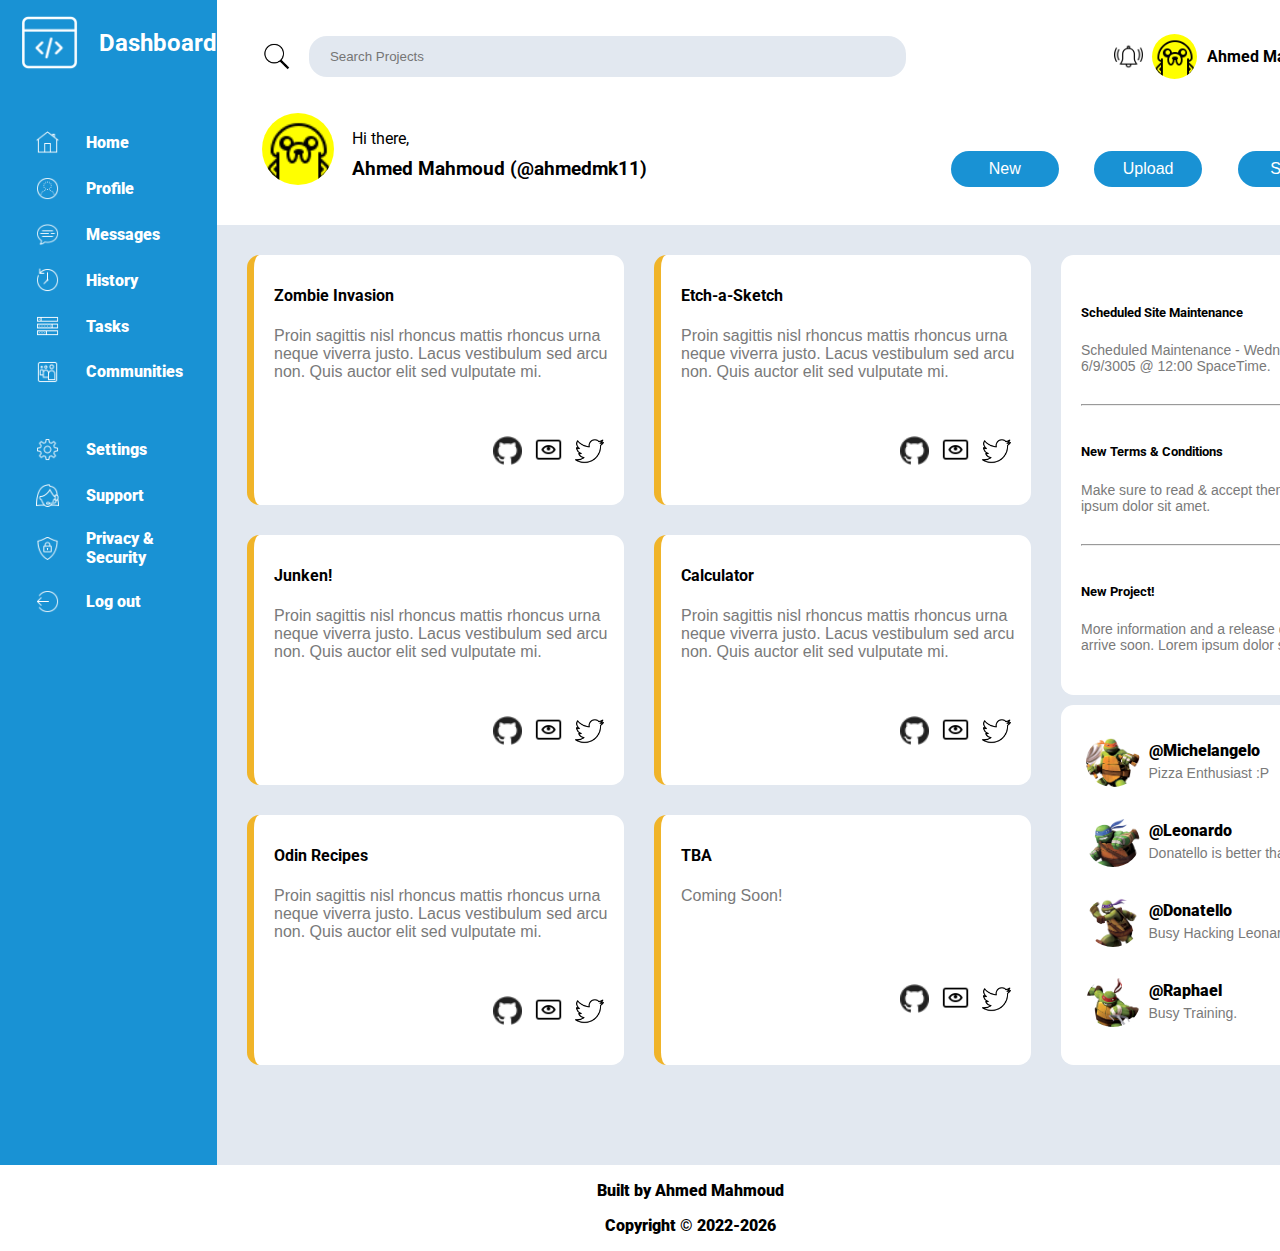
==== commit b9d233c7: "fixed bugs" ====
--- a/index.html
+++ b/index.html
@@ -92,7 +92,7 @@
                     <div class="actions">
                         <a href="https://github.com/Ahmedmk11/etch-a-sketch" target="_blank"><img class="all-icons" src="images/repo.png" alt="Repo Button"></a>
                         <a href="https://ahmedmk11.github.io/etch-a-sketch" target="_blank"><img class="all-icons" src="images/prev.png" alt="Preview File"></a>
-                        <a href="http://twitter.com/intent/tweet?url=Check%20out%20this%20Repository!%0A%0Ahttps%3A%2F%2Fgithub.com%2FAhmedmk11%2Fetch-a-sketch" rel="noopener" target="_blank"><img class="all-icons" src="images/share.png" alt="Share Button"></a>
+                        <a href="http://twitter.com/intent/tweet?url=x  xCheck%20out%20this%20Repository!%0A%0Ahttps%3A%2F%2Fgithub.com%2FAhmedmk11%2Fetch-a-sketch" rel="noopener" target="_blank"><img class="all-icons" src="images/share.png" alt="Share Button"></a>
                     </div>
                 </div>
                 <div class="main-item">
@@ -103,7 +103,7 @@
                     <div class="actions">
                         <a href="https://github.com/Ahmedmk11/rock-paper-scissors" target="_blank"><img class="all-icons" src="images/repo.png" alt="Repo Button"></a>
                         <a href="https://ahmedmk11.github.io/rock-paper-scissors" target="_blank"><img class="all-icons" src="images/prev.png" alt="Preview File"></a>
-                        <a href="http://twitter.com/intent/tweet?url=Check%20out%20this%20Repository!%0A%0Ahttps%3A%2F%2Fgithub.com%2FAhmedmk11%2Frock-paper-scissors" rel="noopener" target="_blank"><img class="all-icons" src="images/share.png" alt="Share Button"></a>
+                        <a href="http://twitter.com/intent/tweet?url=x  xCheck%20out%20this%20Repository!%0A%0Ahttps%3A%2F%2Fgithub.com%2FAhmedmk11%2Frock-paper-scissors" rel="noopener" target="_blank"><img class="all-icons" src="images/share.png" alt="Share Button"></a>
                     </div>
                 </div>
                 <div class="main-item">
@@ -114,7 +114,7 @@
                     <div class="actions">
                         <a href="https://github.com/Ahmedmk11/calculator" target="_blank"><img class="all-icons" src="images/repo.png" alt="Repo Button"></a>
                         <a href="https://ahmedmk11.github.io/calculator" target="_blank"><img class="all-icons" src="images/prev.png" alt="Preview File"></a>
-                        <a href="http://twitter.com/intent/tweet?url=Check%20out%20this%20Repository!%0A%0Ahttps%3A%2F%2Fgithub.com%2FAhmedmk11%2Fcalculator" rel="noopener" target="_blank"><img class="all-icons" src="images/share.png" alt="Share Button"></a>
+                        <a href="http://twitter.com/intent/tweet?url=x  xCheck%20out%20this%20Repository!%0A%0Ahttps%3A%2F%2Fgithub.com%2FAhmedmk11%2Fcalculator" rel="noopener" target="_blank"><img class="all-icons" src="images/share.png" alt="Share Button"></a>
                     </div>
                 </div>
                 <div class="main-item">
@@ -125,7 +125,7 @@
                     <div class="actions">
                         <a href="https://github.com/Ahmedmk11/odin-recipes" target="_blank"><img class="all-icons" src="images/repo.png" alt="Repo Button"></a>
                         <a href="https://ahmedmk11.github.io/odin-recipes/" target="_blank"><img class="all-icons" src="images/prev.png" alt="Preview File"></a>
-                        <a href="http://twitter.com/intent/tweet?url=Check%20out%20this%20Repository!%0A%0Ahttps%3A%2F%2Fgithub.com%2FAhmedmk11%2Fodin-recipes" rel="noopener" target="_blank"><img class="all-icons" src="images/share.png" alt="Share Button"></a>
+                        <a href="http://twitter.com/intent/tweet?url=x  xCheck%20out%20this%20Repository!%0A%0Ahttps%3A%2F%2Fgithub.com%2FAhmedmk11%2Fodin-recipes" rel="noopener" target="_blank"><img class="all-icons" src="images/share.png" alt="Share Button"></a>
                     </div>
                 </div>
                 <div class="main-item">
@@ -151,7 +151,7 @@
                 <hr>
                 <div class="ann">
                     <h5>New Terms & Conditions</h4>
-                    <p class="par">Make sure to read accept them! Lorem ipsum dolor sit amet.</p>
+                    <p class="par">Make sure to read & accept them! Lorem ipsum dolor sit amet.</p>
                 </div>
                 <hr>
                 <div class="ann">
--- a/styles/style.css
+++ b/styles/style.css
@@ -44,6 +44,8 @@
     display: grid;
     grid-template-columns: 3fr 2fr;
     grid-template-rows: 1fr 1fr;
+    position: sticky;
+    top: 0;
 }
 
 footer {
